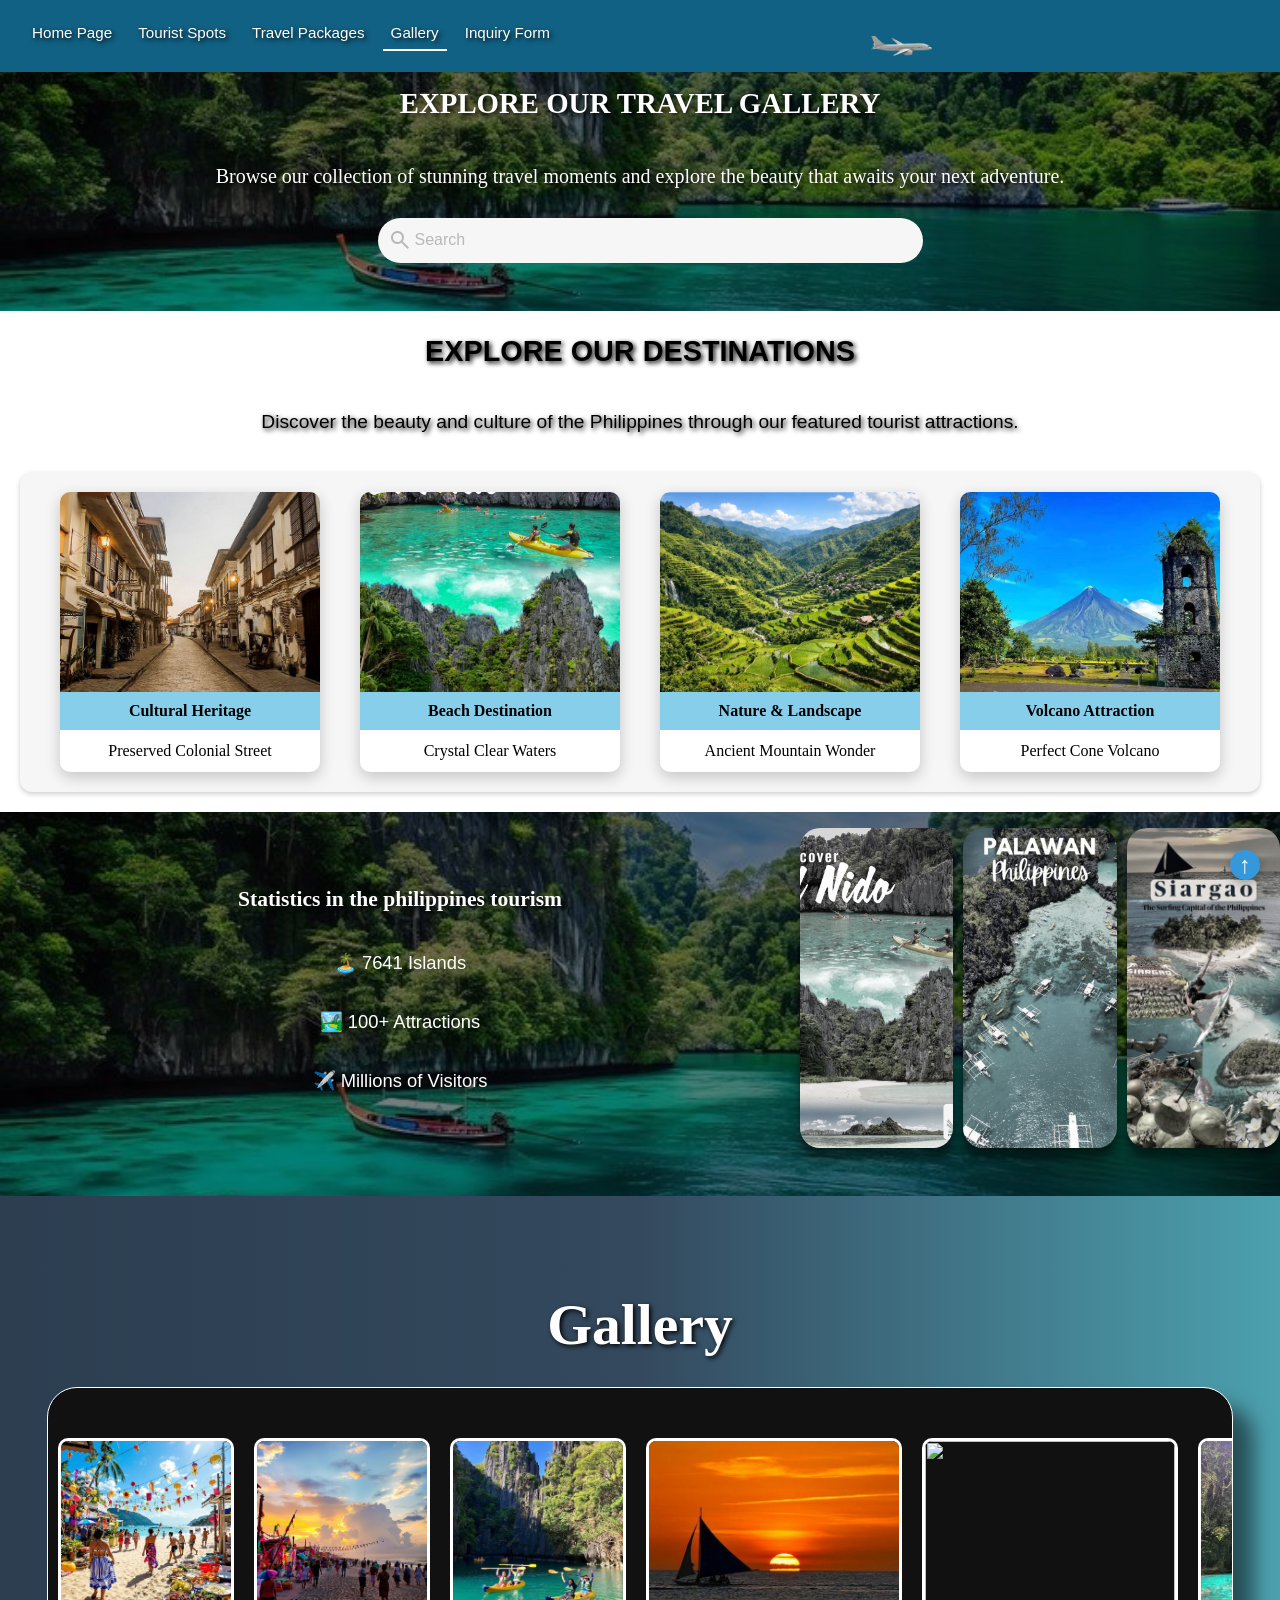
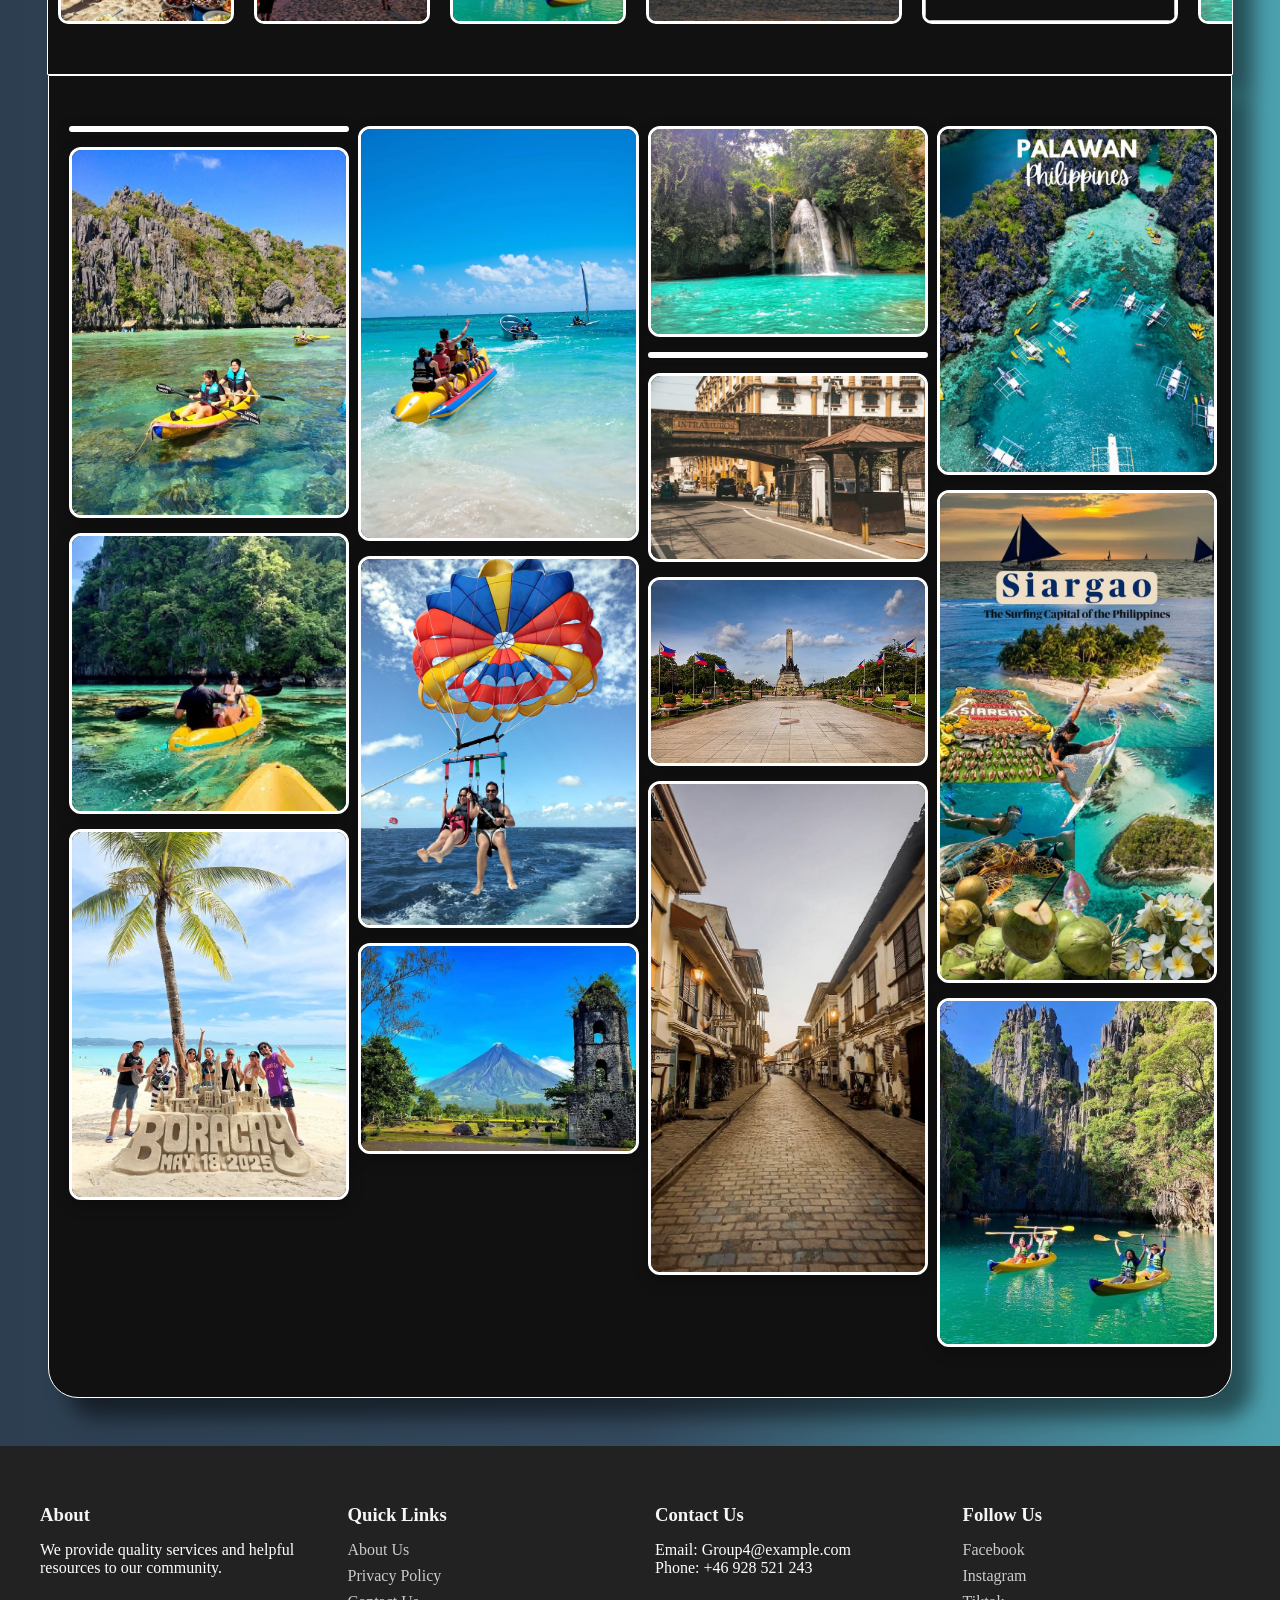
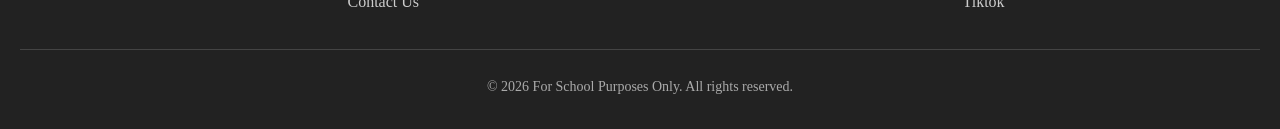
==== gallery.html @ 9e80e832 "Add files via upload" ====
<!DOCTYPE html>
<html lang="en">
<head>
    <meta charset="UTF-8">
    <meta name="viewport" content="width=device-width, initial-scale=1.0">
    <title>Gallery</title>
    <link rel="stylesheet" href="https://fonts.googleapis.com/css2?family=Material+Symbols+Outlined:opsz,wght,FILL,GRAD@24,400,0,0&icon_names=search" />
    <link rel="icon" href="tabImg.jpg">
    <style>
        html {
    scroll-behavior: smooth;
        }
        body{
            margin: 0;
            min-height: 100vh;
            overflow-x: hidden;

        
        }
        .backgroundImg{
            margin: 0px;
                background:
                linear-gradient(rgba(0,0,0,0.5), rgba(0,0,0,0.5)),
                url('backgroundimg.jpg');

            background-size: cover;
            background-position: center;
            background-repeat: no-repeat;
            padding-bottom: 3rem;
        }
        /* ================= HEADER ================= */

        .back-to-top{
            position: fixed;
            bottom: 20px;
            right: 20px;

            width: 30px;
            height: 30px;

            display: flex;
            justify-content: center;
            align-items: center;

            background: #3498db;
            color: white;
            text-decoration: none;
            font-size: 24px;
            font-weight: bold;

            border-radius: 50%;
            box-shadow: 0 4px 10px rgba(0,0,0,.3);

            transition: .3s ease;
            z-index: 999;
        }

        .back-to-top:hover{
            background: #2980b9;
            transform: translateY(-5px);
        }

        header{
            display: flex;
            justify-content: flex-start;
            padding-top: 1.5rem;
            padding-left: 1.5rem;
            background: rgb(17, 97, 132);
            backdrop-filter: blur(5px);
        }
        .navigation{
            width: 100%;
            display: flex;
            justify-content: flex-start;
            animation: fadeup 0.8s ease forwards;
        }
        .airplane{
            width: 16%;
            margin: 0px;
            position: relative;
            animation: airplaneLoop 8s linear infinite ;

        
        }
        
        @keyframes airplaneLoop {
            0% {
                transform: translateX(0) scaleX(1)  ;
            }

            49% {
                transform: translateX(300px) scaleX(1) rotate(-8deg);
            }

            50% {
                transform: translateX(300px) scaleX(-1)rotate(8deg);
            }

            99% {
                transform: translateX(0) scaleX(-1)rotate(-14deg);
            }

            100% {
                transform: translateX(0) scaleX(1)rotate(8deg);
            }
        }
        ol{
            list-style: none;
            margin: 0;
            padding: 0;

            display: flex;
            justify-content: center;
            flex-wrap: wrap;
            gap: 10px;
        }

        li{
            display: inline-block;
        }

        .nav-anchortag{
            text-decoration: none;
            color: white;
            font-family: sans-serif;
            font-size: 0.95rem;
            padding: 8px;
            position: relative;
            transition: 0.4s ease;
            text-shadow: 2px 2px 5px black;
        }

        .nav-anchortag:hover{
            color: #615757;
        }

        .nav-anchortag::after{
            content: "";
            position: absolute;
            width: 100%;
            height: 2px;
            left: 0;
            bottom: -4px;

            background-color: white;

            transform: scaleX(0);
            transform-origin: right;

            transition: transform 0.4s ease;
        }

        .nav-anchortag:hover::after{
            transform: scaleX(1);
            transform-origin: left;
        }
        .gallery{
        border-bottom: 2px solid white;
        }
        /* =========== ANIMATION KEYFRAMES FOR ALL=========== */
        @keyframes fadeup{
            from{
                opacity: 0;
                transform: translateY(40px);
            }
            to{
                opacity: 1;
                transform: translateY(0);
            }
        }

         

        /*====================== ASIDE =======================*/
        aside{
            
            border-radius: 3%;
            color: white;
            display: flex;
            flex-direction: column;
            justify-content: center;
            align-items: center;
            font-size: 1.2rem;

            animation: fadeup 1s ease forwards;
        }
        .aside-explore{
            color: white;
            text-align: center;
            margin-top: 15px;
            margin-bottom: 30px;
            text-shadow: 2px 2px 5px black;
            max-width: 80%;
            font-family:  Cambria, Cochin, Georgia, Times, 'Times New Roman', serif;
        }
        .aside-discover{
            color: white;
            text-align: center;
            font-size: 20px;
            margin-top: 15px;
            margin-bottom: 30px;
            text-shadow: 2px 2px 5px black;
            max-width: 80%;
            font-family:  Cambria, Cochin, Georgia, Times, 'Times New Roman', serif;
        }
        .search{
            width: max-content;
            display: flex;
            align-items: center;
            padding: 2%;
            border-radius: 28px;
            background: #f6f6f6;
            transition: box-shadow 0.25s;
        }
        .search:focus-within{
            box-shadow: 0 0 2px rgba(0,0,0,0.75);
        }
        .search-input{
            font-size: 1rem;
            font-family: 'Lexend', sans-serif;
            color: #333333;
            outline: none;
            border: none;
            background: transparent;
            width: 500px;
            
        }
        .search-input::placeholder,
        .search-icon{
            color: rgba(0,0,0,0.25);
        }
        /*============== SECTION ==============*/
        .section-heading{
            display: flex;
            justify-content: center;
            align-items: center;
            flex-direction: column;
            font-family: sans-serif;
            text-shadow: 2px 2px 5px black;
            font-size: 120%;

            animation: fadeup 0.8s ease forwards;
        }
        
         .section-heading h1{
            max-width: 60%;
            
        }

        .destination-text{
            max-width: 70%;
        }
        
        .img{
            width:100%;
            height:200px;
            object-fit:cover;
            display:block;
        }

        .whole-container{
            display:flex;
            justify-content:center;
            padding:20px;
        }

        .outer-container{
            display:flex;
            flex-wrap:wrap;
            justify-content:space-evenly;
            gap:20px;
            width:100%;
            max-width:1200px;
            padding:20px;
            background:#f6f6f6;
            box-shadow:0 2px 5px rgba(0,0,0,.2);
            border-radius:12px;

            
        }

        .inner-container{
            flex:1 1 250px;
            max-width:260px;
            min-width:220px;
            background:#fff;
            border-radius:10px;
            overflow:hidden;
            box-shadow:0 5px 15px rgba(0,0,0,.2);
            transition:transform .3s ease;

            animation: fadeup 0.8s ease forwards;
        }
        .text-category{
            text-align:center;
            margin:0;
            font-weight:bold;
        }
        .color-text{
            background:skyblue;
            padding:10px;
        }
        .text-description{
            text-align:center;
            padding:12px;
            margin:0;
        }
        /*============== ARTICLE ==============*/
        .article-text{
            
            font-family:  Georgia, 'Times New Roman', Times, serif;
            text-shadow: 2px 2px 5px black;
            color: white;
            display: flex;
            align-items: center;
            justify-content: center;
             
        }
        .statistics-container{
            font-size: 115%;
            font-family: 'Franklin Gothic Medium', 'Arial Narrow', Arial, sans-serif;
            color: white; 
            width: 50rem;
            
            display: flex;
            flex-direction: column;
            justify-content: center;
            align-items: center;


            animation: fadeup 0.8s ease forwards;
        }
        .backgroundImg-article{
             background: linear-gradient(rgba(0,0,0,.5), rgba(0,0,0,.5)),
                url('backgroundimg.jpg');
            background-size: cover;
            background-position: center;
            background-repeat: no-repeat;
            padding-top: 1rem;
            padding-bottom: 3rem;
        }
        
        .container-header{
            display: flex;
            justify-content: space-between;
            align-items: center;
        }
        .container-img{
            display: flex;
            width: 30rem;
            height: 20rem;
            gap: 10px;
            animation: fadeup 0.8s ease forwards;
        }
        .card{
            flex: 1;
            background-size: cover;
            background-position: center;
            border-radius: 20px;
            cursor: pointer;
            filter: grayscale(80%);
            background-color: black;
            box-shadow: 0 10px 10px rgba(0, 0, 0, 0.50);
            transition: flex 0.6s cubic-bezier(0.25, 1, 0.5, 1);
            
        }

        .gallery-title{
            text-align:center;
            color:white;
            font-family:serif;
            margin-bottom:30px;
            font-size: 300%;
            text-shadow: 2px 2px 5px black;
        }
        .img1{
            background-image: url(elnido.jpg);
        }
        .img2{
            background-image: url(Palawan.jpg);
        }
        .img3{
            background-image: url(Siargao.jpg);
        }
        .card:hover{
            flex: 2;
            filter: grayscale(0%);
        }
        /*================ ASIDE =================*/
        .background-color{
                background: linear-gradient(
        to right,
        #2c3e50,
        #34495e,
        #4ca1af
        );

        padding: 3rem;
        }

        .film-gallery{
            width:100%;
            overflow:hidden;
            padding:50px 0;
            background:#111;
            border-top-left-radius: 30px;
            border-top-right-radius: 30px;
            border: 1px solid white;
            box-shadow: 20px 20px 20px rgba(0, 0, 0, 0.50);
        }

        .slider{
            width:100%;
            overflow:hidden;
            animation: fadeup 0.8s ease forwards;
        }

        .slide-track{
            display:flex;
            width:calc(250px * 10);
            animation: scroll 25s linear infinite;
        }

        .slide-track img{
            width:250px;
            height:180px;
            object-fit:cover;
            margin:0 10px;
            border-radius:10px;
            border: 3px solid white;
        }

        /* Infinite Loop */
        @keyframes scroll{

            from{
                transform:translateX(0);
            }

            to{
                transform:translateX(calc(-260px * 5));
            }

        }
        /* ================ MASONRY =================*/

        .masonry-section{
            padding:50px 20px;
            background:#111;
            border-bottom-left-radius:30px;
            border-bottom-right-radius: 30px;
            border: 1px solid white;
            box-shadow: 20px 20px 20px rgba(0, 0, 0, 0.50);
        }

        .masonry-gallery{
            column-count:4;
            column-gap:15px;
            
        }

        .masonry-gallery img{
            width:100%;
            margin-bottom:15px;
            border-radius:12px;
            display:block;
            cursor:pointer;
            box-shadow:0 5px 15px rgba(0,0,0,.3);
            border: 3px solid white;

            animation: fadeup 0.8s ease forwards;
        }

        .masonry-gallery img:hover{
            transform:scale(1.03);
            filter:brightness(1.1);
        }

 
        /* ================= FOOTER =================*/

        .footer {
        background: #222;
        color: #fff;
        padding: 40px 20px 20px;
        }

        .footer-container {
        display: grid;
        grid-template-columns: repeat(auto-fit, minmax(220px, 1fr));
        gap: 30px;
        max-width: 1200px;
        margin: auto;

        animation: fadeup 1s ease forwards;
        }

        .footer-section h3 {
        margin-bottom: 15px;
        color: #f5f5f5;
        }

        .footer-section p,
        .footer-section ul {
        margin: 0;
        padding: 0;
        list-style: none;
        }

        .footer-section ul li {
        margin-bottom: 8px;
        }

        .footer-anchortag{
        color: #ccc;
        text-decoration: none;
        }

        .footer-section a:hover {
        color: #fff;
        }
        .column-footer{
            display: flex;
            flex-direction: column;
        }
        .social-links {
        display: flex;
        flex-direction: column;
        gap: 8px;
        }

        .footer-bottom {
        text-align: center;
        border-top: 1px solid #444;
        margin-top: 30px;
        padding-top: 15px;
        font-size: 14px;
        color: #aaa;

        animation: fadeup 1s ease forwards;
        }

        
        /*============= MEDIA QUERY ============*/
        @media (max-width:768px){
          header{
        padding-bottom: 1rem;
        }

        .masonry-gallery{
                column-count:2;
            }

        .outer-container{
            justify-content:center;
        }

        .inner-container{
            width:100%;
            max-width:320px;
        }

        .search-input{
            width:220px;
        }

        .container-header{
            flex-direction:column;
            gap:20px;
        }

        .container-img{
            width:100%;
            max-width:400px;
        }

        .statistics-container{
            width:90%;
            text-align:center;
        }
        }

        /* Tablet */
        @media (max-width:992px){
            .search-input{
                width: 300px;
            }
            .masonry-gallery{
                column-count:3;
            }
            .airplane{
                display: none;
            }
            .navigation{
            display: flex;
            justify-content: center;

            }
             
        }
 
        /* Small phones */
        @media (max-width:480px){
            .masonry-gallery{
                column-count:1;
            }
        }
    </style>
</head>
<body>
<div class="backgroundImg"> 
    <header> 
        <nav class="navigation">
           <ol>
                <li><a href="index.html" class="homePage nav-anchortag">Home Page</a> </li>
                <li><a href="touristSpots.html" class="touristSpot nav-anchortag">Tourist Spots</a></li>
                <li><a href="travelpackages.html" class="travelPackage nav-anchortag">Travel Packages</a></li>
                <li><a href="gallery.html" class="gallery nav-anchortag">Gallery</a></li>
                <li><a href="inquiryform.html" class="inquiryForm nav-anchortag">Inquiry Form</a></li>
           </ol>
        </nav>
            <div class="airplane-content">
            <img class="airplane" src="airPlane.png" alt="airplane">
        </div>            
    </header>

    <a href="#top" class="back-to-top">↑</a>

     <aside>
        <h1 class="aside-explore">EXPLORE OUR TRAVEL GALLERY</h1>
        <p class="aside-discover">Browse our collection of stunning travel moments and explore the beauty that awaits your next adventure.</p>
        <div class="aside-search-bar">
            <form>
                <div class="search">
                    <span class="search-icon material-symbols-outlined">search</span>
                    <input class="search-input" type="search" placeholder="Search">
                </div>
            </form>
        </div>
    </aside>
</div>

    <section>
        <div class="section-heading">
            <h1>EXPLORE OUR DESTINATIONS</h1>
            <p class="destination-text">Discover the beauty and culture of the Philippines through our featured tourist attractions.</p>
        </div>

<div class="whole-container">
    <div class="outer-container">

        <div class="inner-container">
            <img class="img" src="Vigan.jpg" alt="Vigan img">
            <div class="color-text">
                <p class="text-category">Cultural Heritage</p>
            </div>
            <p class="text-description">Preserved Colonial Street</p>
        </div>

        <div class="inner-container">
            <img class="img" src="elnido.jpg" alt="El Nido img">
            <div class="color-text">
                <p class="text-category">Beach Destination</p>
            </div>
            <p class="text-description">Crystal Clear Waters</p>
        </div>

        <div class="inner-container">
            <img class="img" src="Best Time to Visit Philippines_ Weather, Seasons & Travel Tips.jpg" alt="Banaue Rice Terraces img">
            <div class="color-text">
                <p class="text-category">Nature & Landscape</p>
            </div>
            <p class="text-description">Ancient Mountain Wonder</p>
        </div>

        <div class="inner-container">
            <img class="img" src="mayonvolcano.jpg" alt="Mayon Volcano">
            <div class="color-text">
                <p class="text-category">Volcano Attraction</p>
            </div>
            <p class="text-description">Perfect Cone Volcano</p>
        </div>

    </div>
</div>

    </section>
    
<div class="backgroundImg-article"> 
    <article>
         

        <section class="container-header"> 
            <div class="statistics-container">
                <h1 class="article-text">Statistics in the philippines tourism</h1>
                <p>🏝️ 7641 Islands</p>
                <p>🏞️ 100+ Attractions</p>
                <p>✈️ Millions of Visitors</p>
            </div>
            
            <div class="container-img">
                <div class="card img1"></div>
                <div class="card img2"></div>
                <div class="card img3"></div>
            </div>
        </section>

    </article>
</div>

<div class="background-color">

    
<aside>
        <h1 class="gallery-title">Gallery</h1>
         
    <div class="film-gallery" > 
        <div class="slider">
            <div class="slide-track">
                
                <img src="Discover the Perfect Time for Filipino Adventures!.jpg" alt="">
                <img src="Discover Your Perfect Filipino Adventure! 🌺.jpg" alt="">
                <img src="download (48).jpg" alt="">
                <img src="Sunset at Boracay island in the Philippines.jpg" alt="">
                <img src="Wer hat Bock auf 2 Wochen Gruppenreise durch die Philippinen 😎🫱🏼_🫲🏽__Insel-Hopping, Schnorcheln, Wandern, Kultur & das alles mit Gleichgesinnten die genauso viel Bock auf ein Abenteuer haben wie du 🙌🏼__Bist d.jpg" alt="">

                
                <img src="KawasanFalls.jpg" alt="">
                <img src="palawan.jpg" alt="">
                <img src="mayonvolcano.jpg" alt="">
                <img src="LunetaPark.jpg" alt="">
                <img src="Intramuros.jpg" alt="">

            </div>
        </div>
    </div>


    <div class="masonry-section" >
         

        <div class="masonry-gallery">

            <img src="elnido1.jpg" alt="">
            <img src="elnido2.jpg" alt="">
            <img src="elnido3.jpg" alt="">

            <img src="boracay1.jpg" alt="">
            <img src="boracay2.jpg" alt="">
            <img src="boracay3.jpg" alt="">

            <img src="mayonvolcano.jpg" alt="">
            <img src="KawasanFalls.jpg" alt="">
            <img src="palawan.jpg" alt="">

            <img src="Intramuros.jpg" alt="">
            <img src="LunetaPark.jpg" alt="">
            <img src="Vigan.jpg" alt="">

            <img src="Palawan.jpg" alt="">
            <img src="Siargao.jpg" alt="">
            <img src="download (48).jpg" alt="">

        </div>
    </div>

</div>
</aside>

</div>

<footer class="footer">
  <div class="footer-container">
    
    <div class="footer-section">
      <h3>About</h3>
      <p>
        We provide quality services and helpful resources to our community.
      </p>
    </div>

    <div class="footer-section ">
      <h3>Quick Links</h3>
            <ul> 
                <div class="column-footer"> 
                    <li><a class="footer-anchortag" href="/about">About Us</a></li>
                    <li><a class="footer-anchortag" href="/privacy-policy">Privacy Policy</a></li>
                    <li><a class="footer-anchortag" href="/contact">Contact Us</a></li>
                </div>
            </ul>
         
    </div>

    <div class="footer-section">
      <h3>Contact Us</h3>
      <p>Email: Group4@example.com</p>
      <p>Phone: +46 928 521 243</p>
    </div>

    <div class="footer-section">
            <h3>Follow Us</h3>
        <div class="social-links">
            <a class="footer-anchortag" href="https://www.facebook.com/ramil.sumang.50" target="_blank">Facebook</a>
            <a class="footer-anchortag" href="https://www.instagram.com/def.rams/?hl=en" target="_blank">Instagram</a>
            <a class="footer-anchortag" href="https://www.tiktok.com/@ryomeeennnnnnn" target="_blank">Tiktok</a>
        </div>
    </div>

  </div>

    <div class="footer-bottom">
            <p>&copy; 2026 For School Purposes Only. All rights reserved.</p>
    </div>
</footer>

</body>
</html>
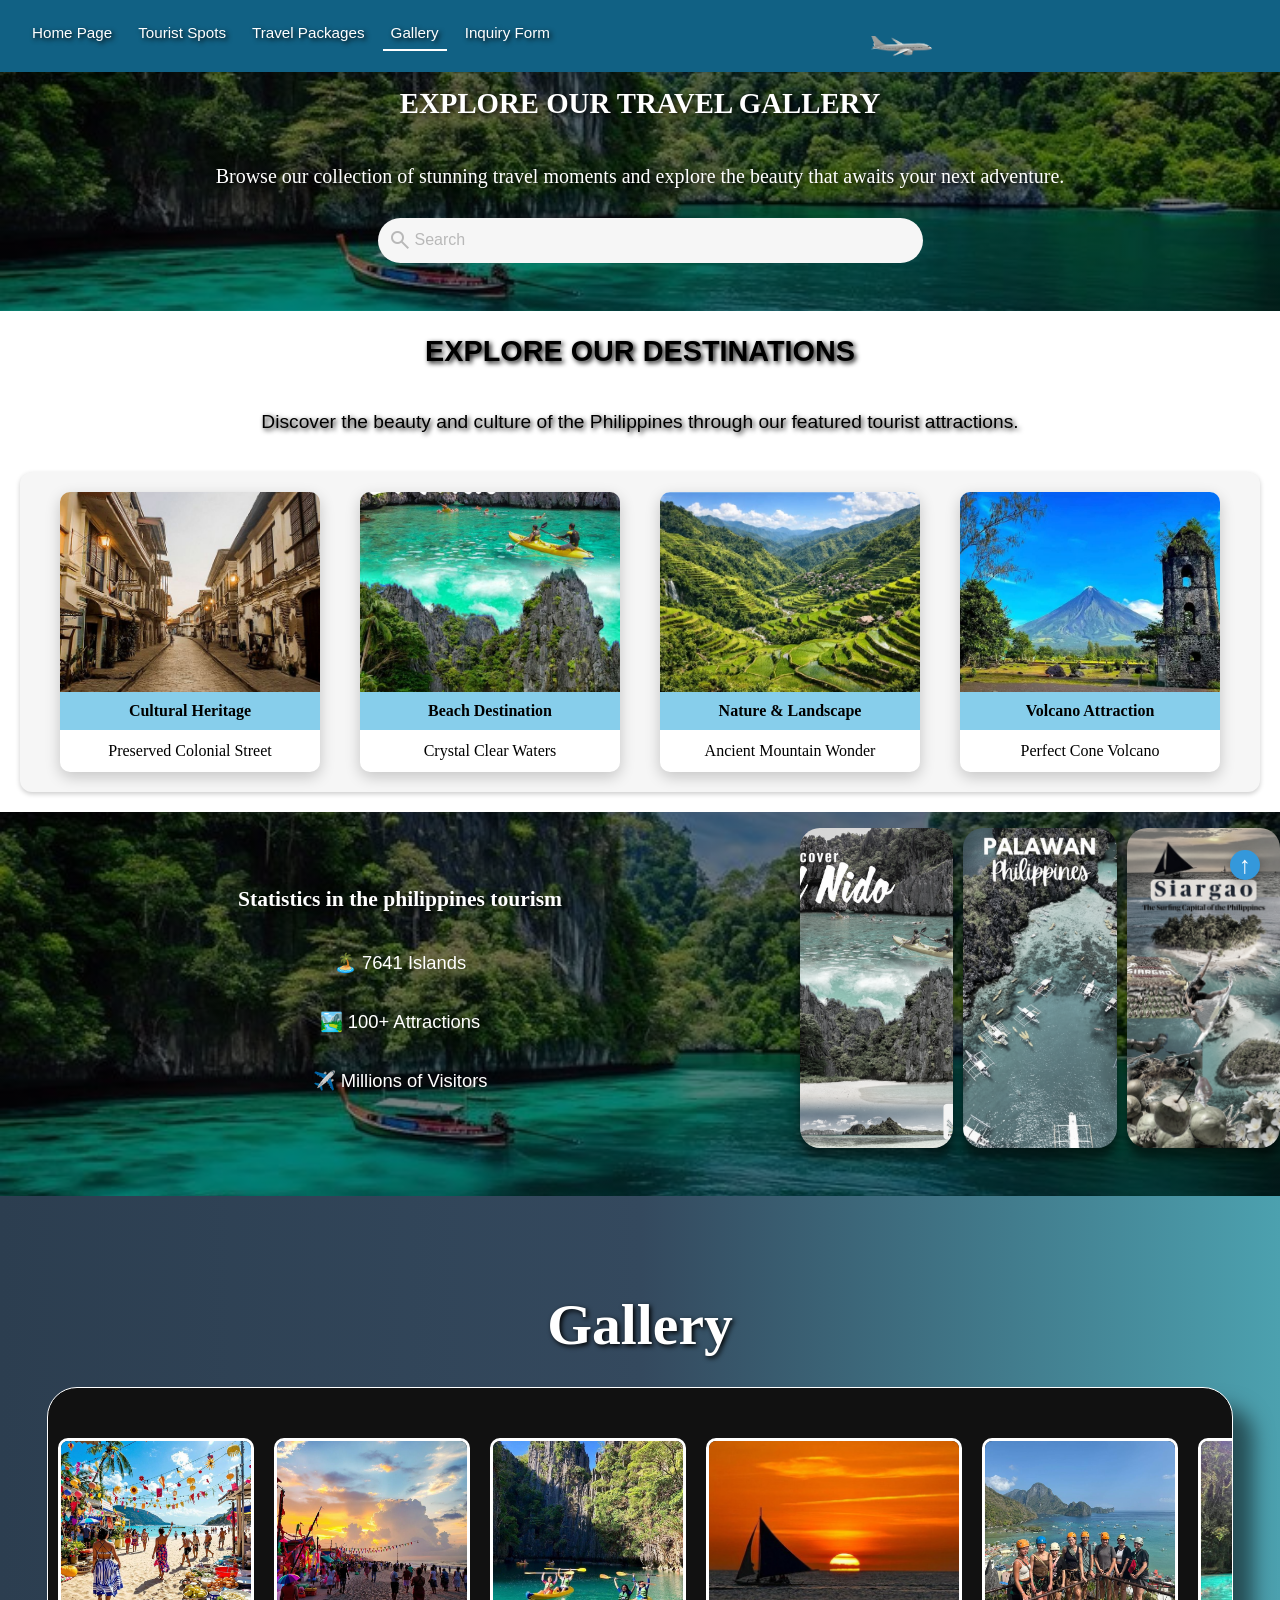
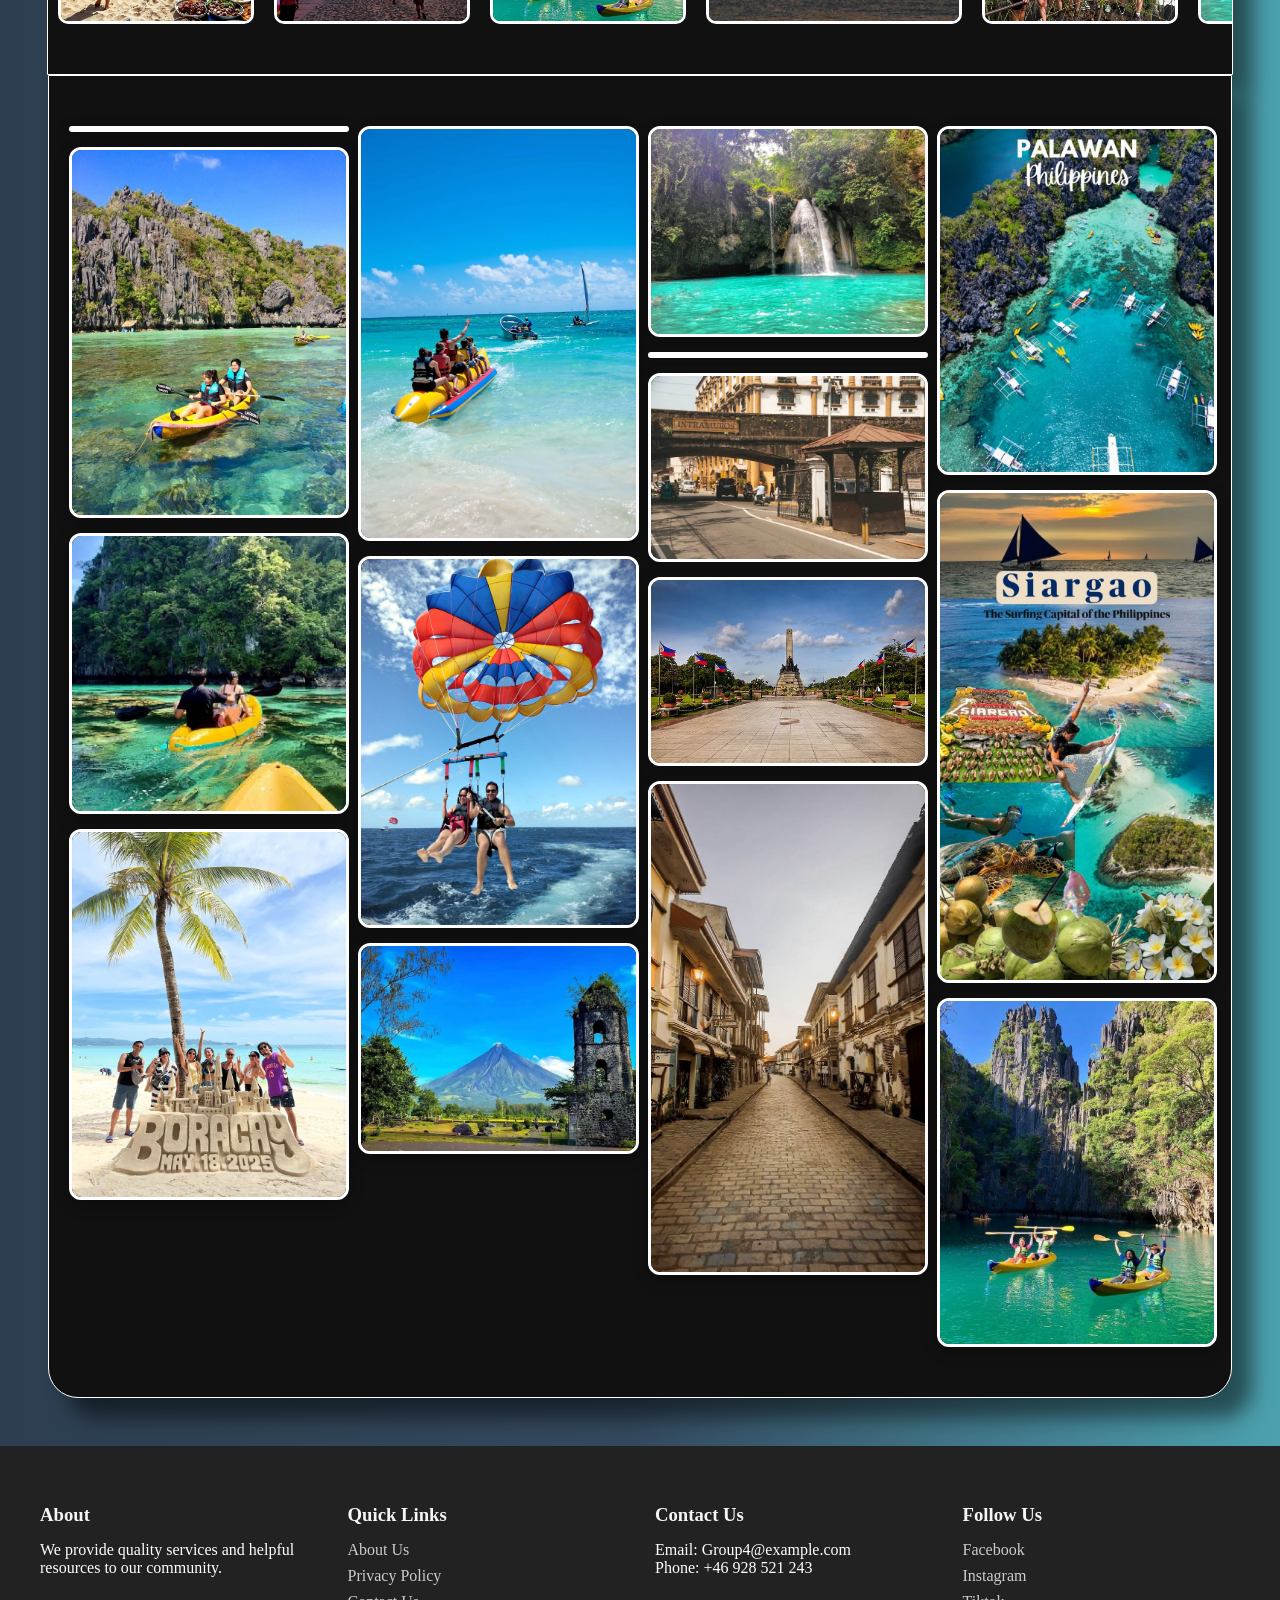
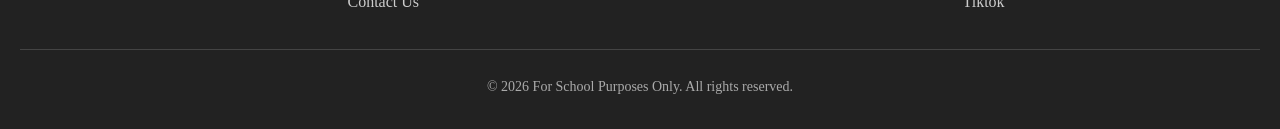
==== commit e74c07ce: "Update gallery.html" ====
--- a/gallery.html
+++ b/gallery.html
@@ -722,7 +722,7 @@
                 <img src="Discover Your Perfect Filipino Adventure! 🌺.jpg" alt="">
                 <img src="download (48).jpg" alt="">
                 <img src="Sunset at Boracay island in the Philippines.jpg" alt="">
-                <img src="Wer hat Bock auf 2 Wochen Gruppenreise durch die Philippinen 😎🫱🏼_🫲🏽__Insel-Hopping, Schnorcheln, Wandern, Kultur & das alles mit Gleichgesinnten die genauso viel Bock auf ein Abenteuer haben wie du 🙌🏼__Bist d.jpg" alt="">
+                <img src="WERHAT~1.JPG" alt="">
 
                 
                 <img src="KawasanFalls.jpg" alt="">
@@ -814,4 +814,4 @@
 </footer>
 
 </body>
-</html>+</html>
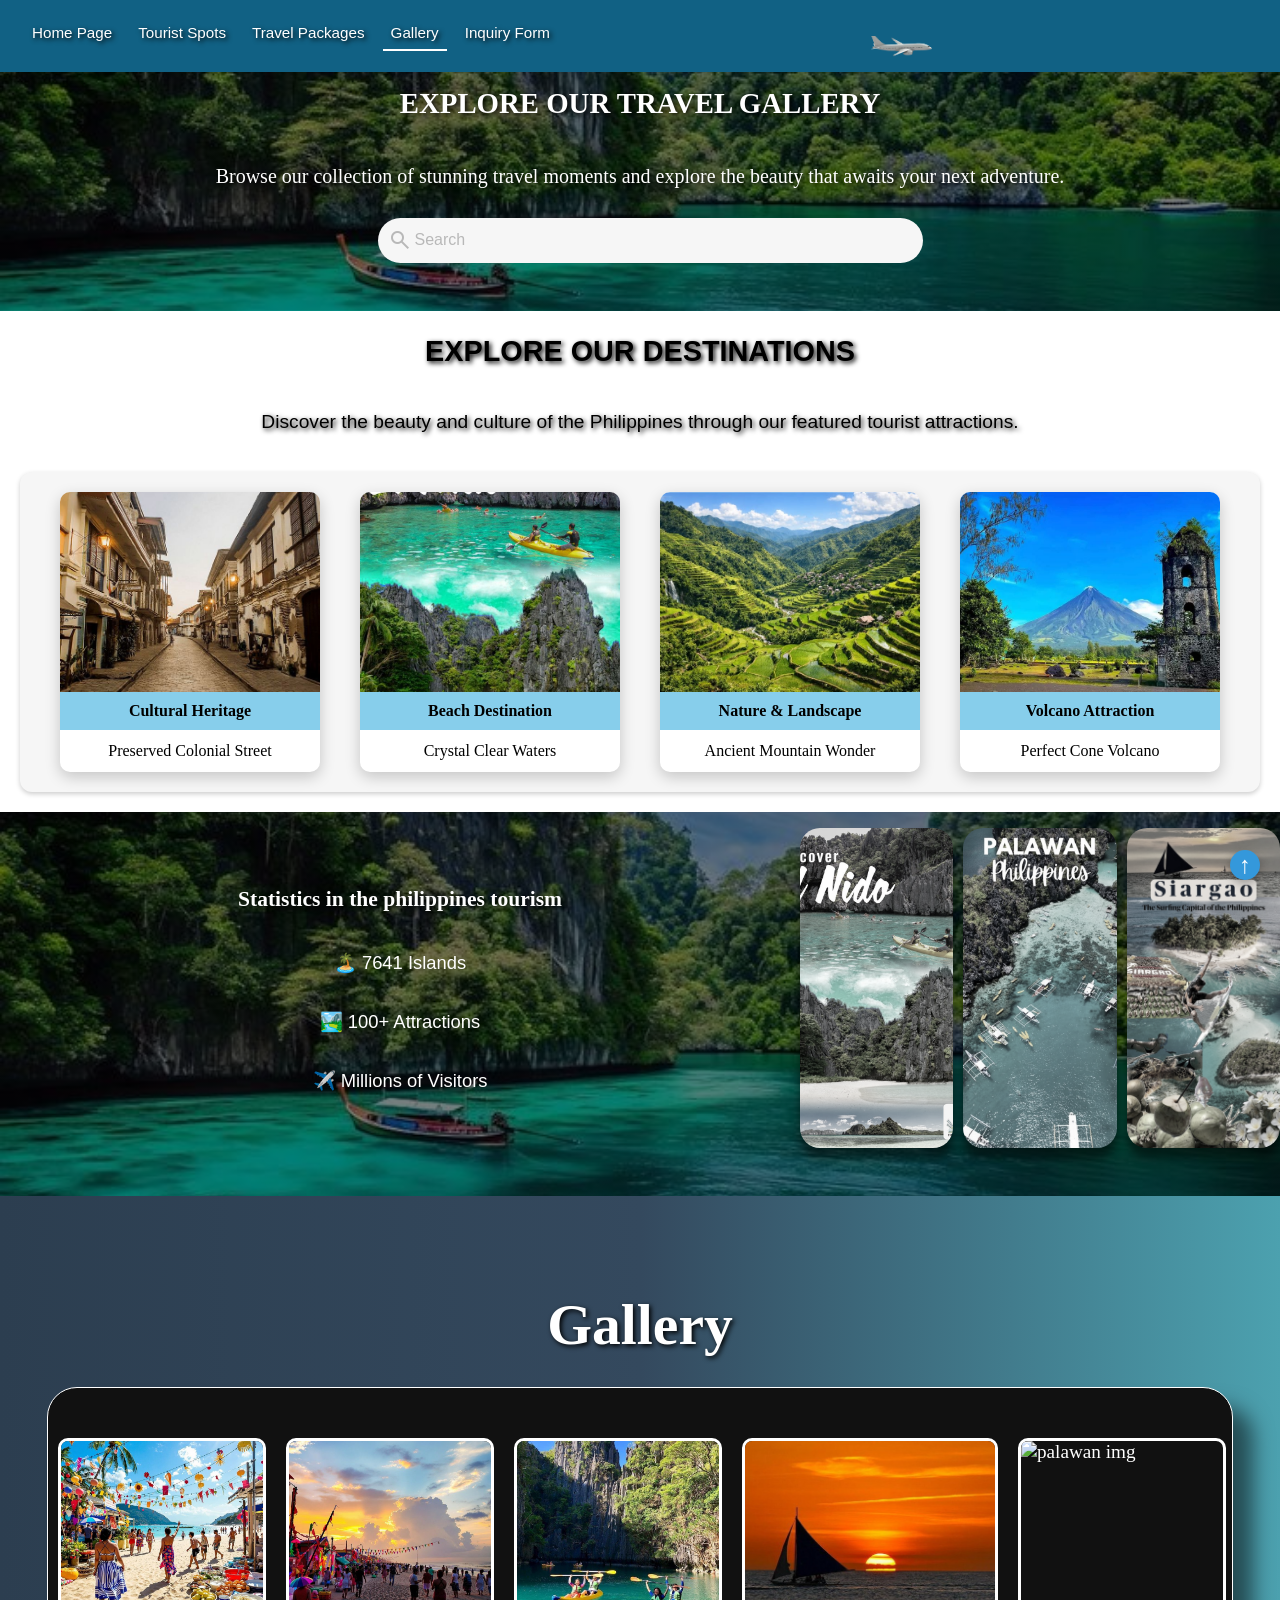
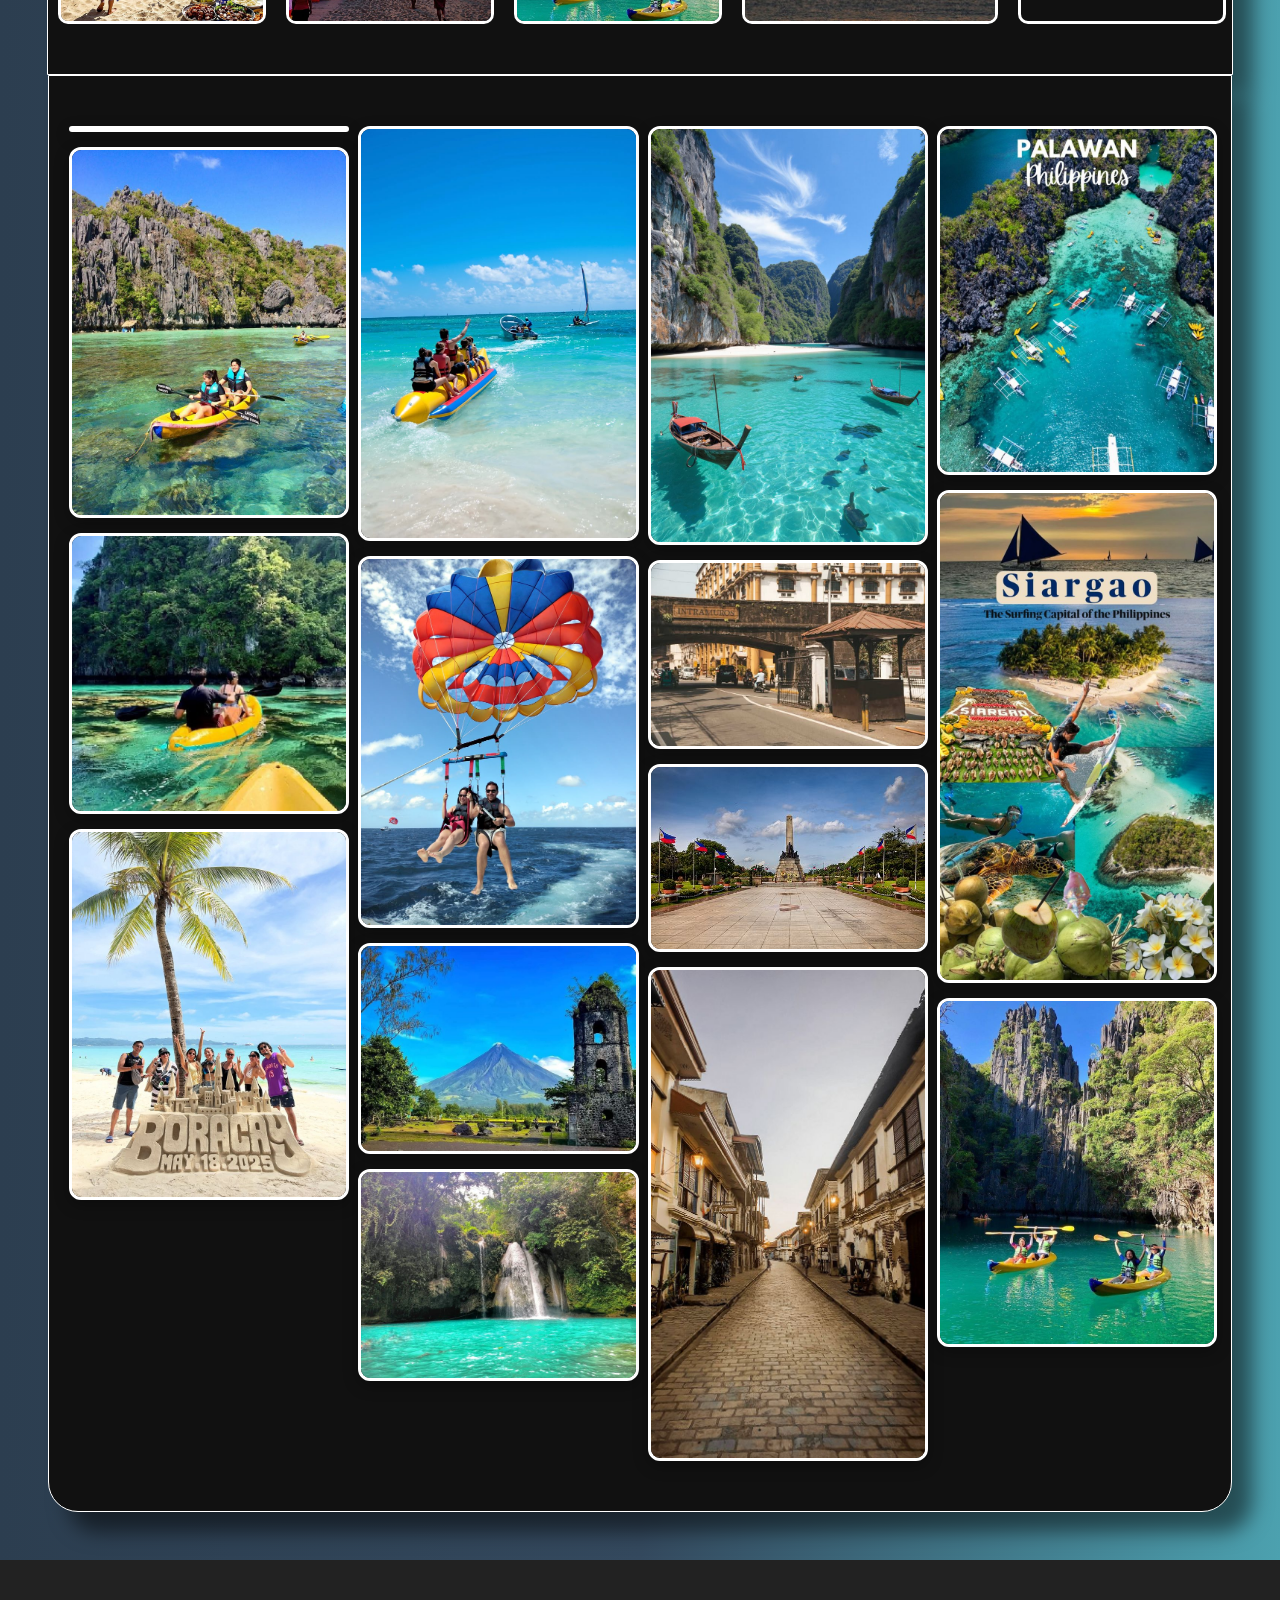
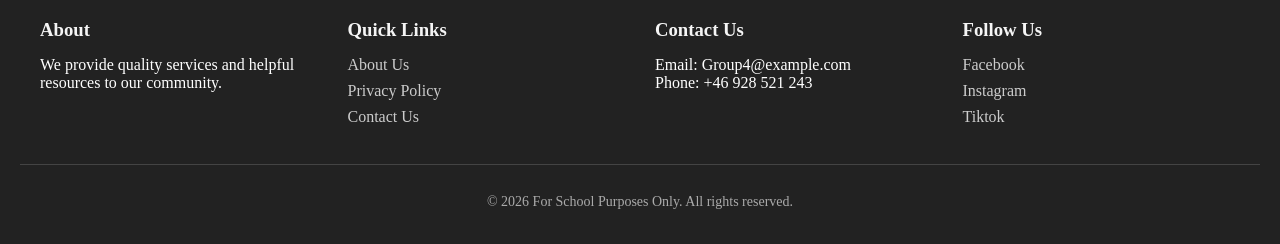
==== commit 54d00768: "Update gallery.html" ====
--- a/gallery.html
+++ b/gallery.html
@@ -722,7 +722,7 @@
                 <img src="Discover Your Perfect Filipino Adventure! 🌺.jpg" alt="">
                 <img src="download (48).jpg" alt="">
                 <img src="Sunset at Boracay island in the Philippines.jpg" alt="">
-                <img src="WERHAT~1.JPG" alt="">
+                <img src="Palawan" alt="palawan img">
 
                 
                 <img src="KawasanFalls.jpg" alt="">
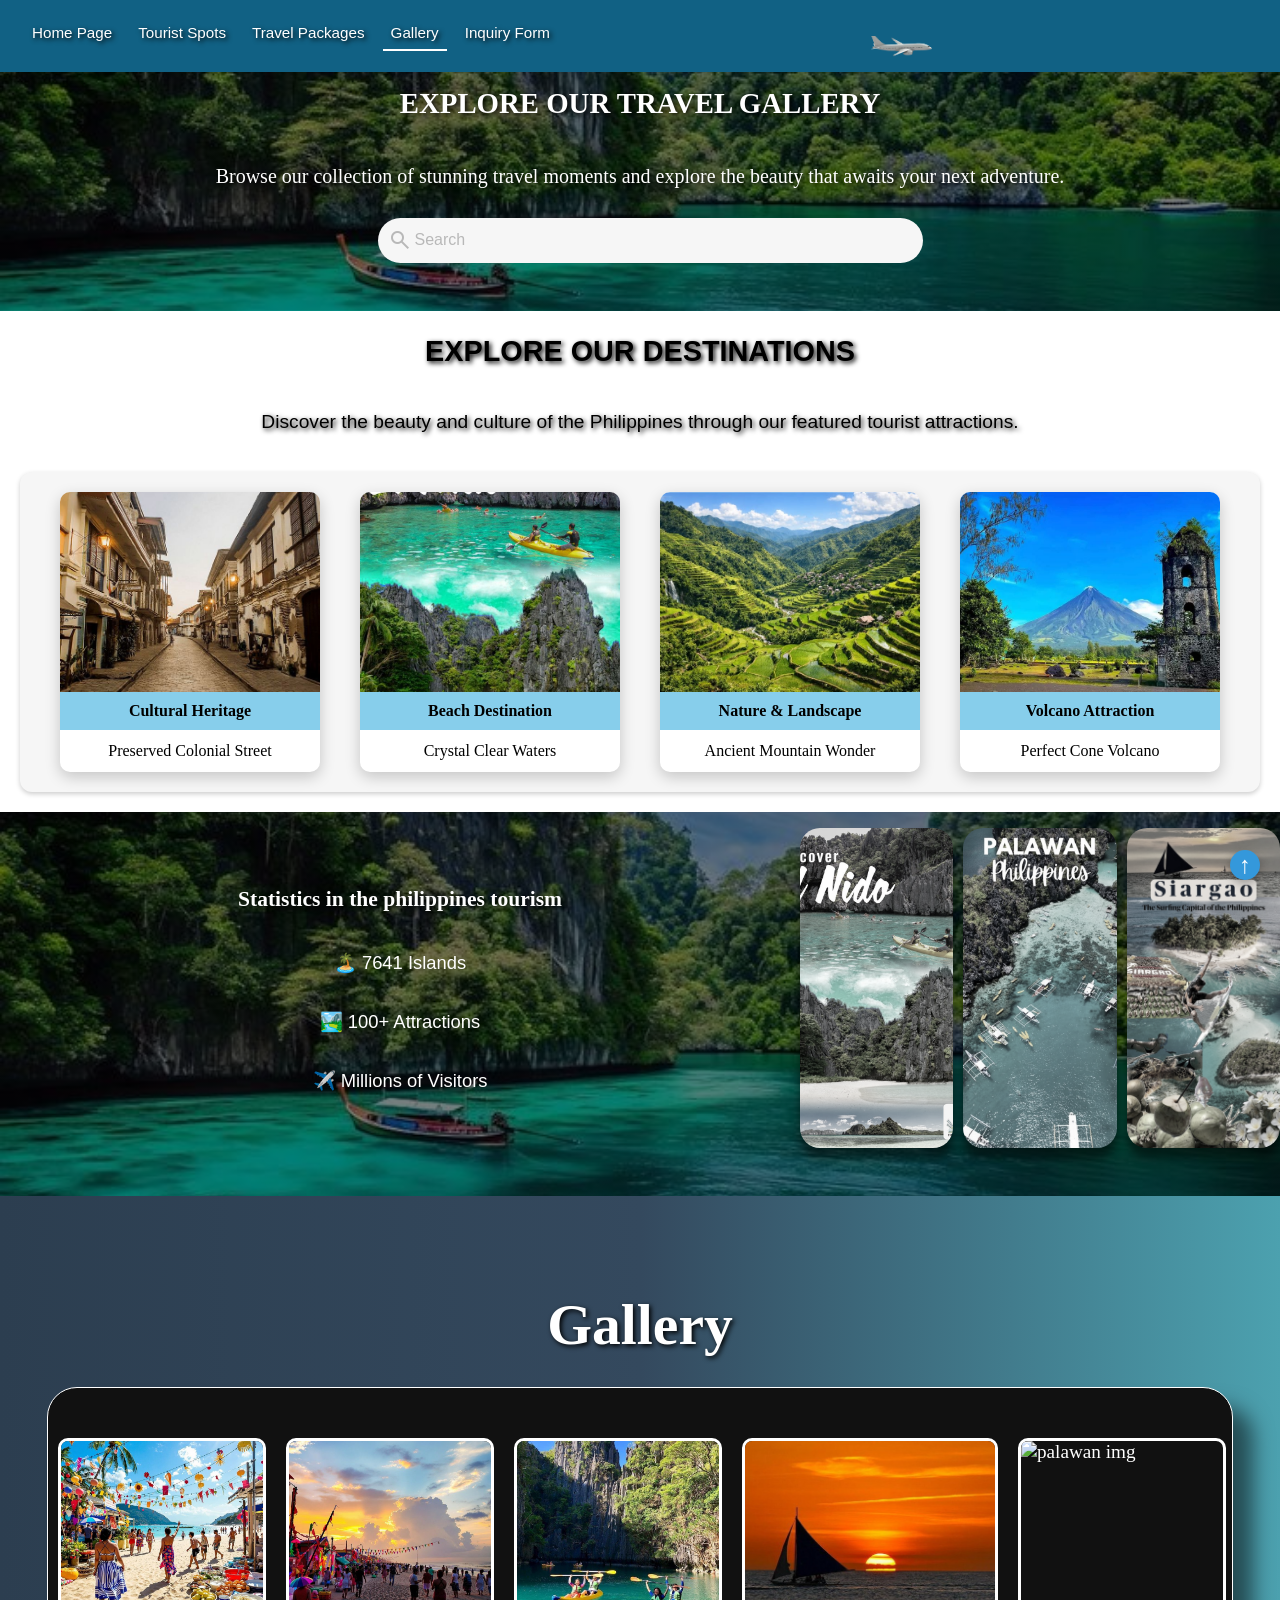
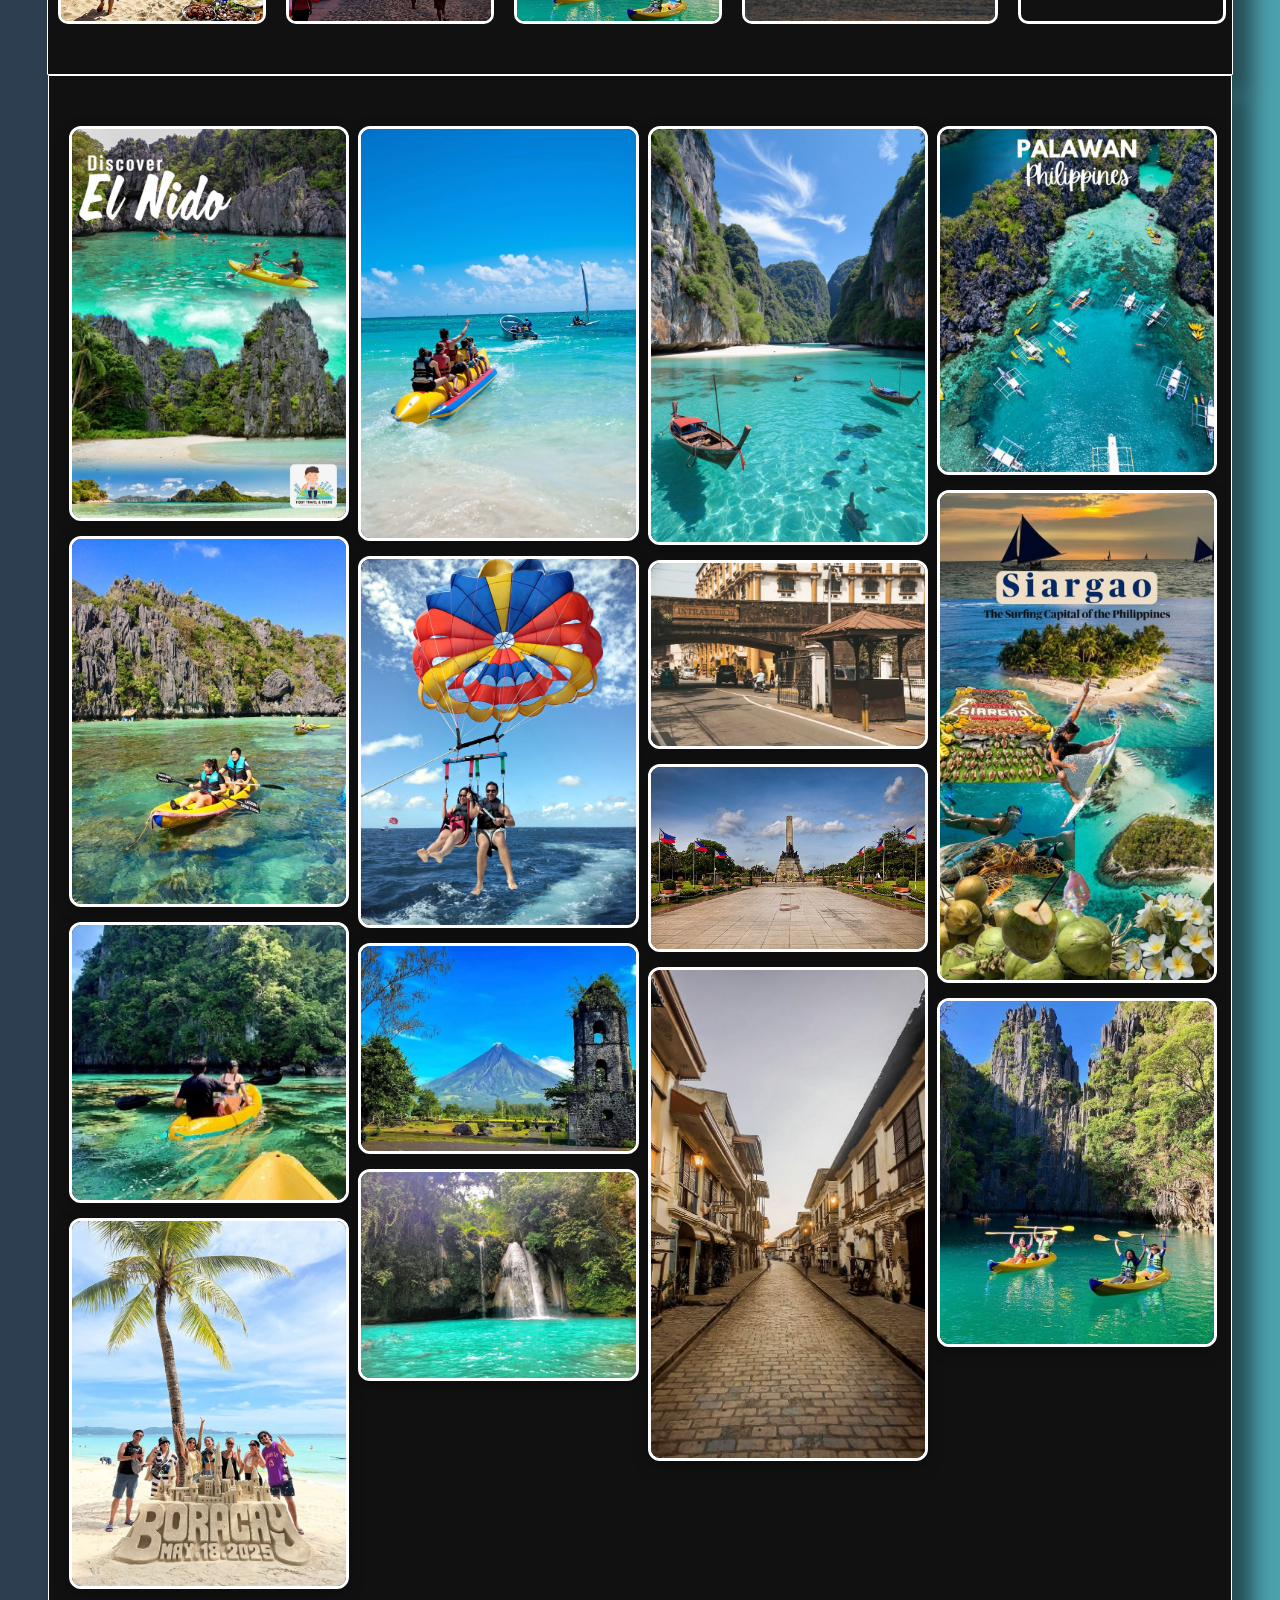
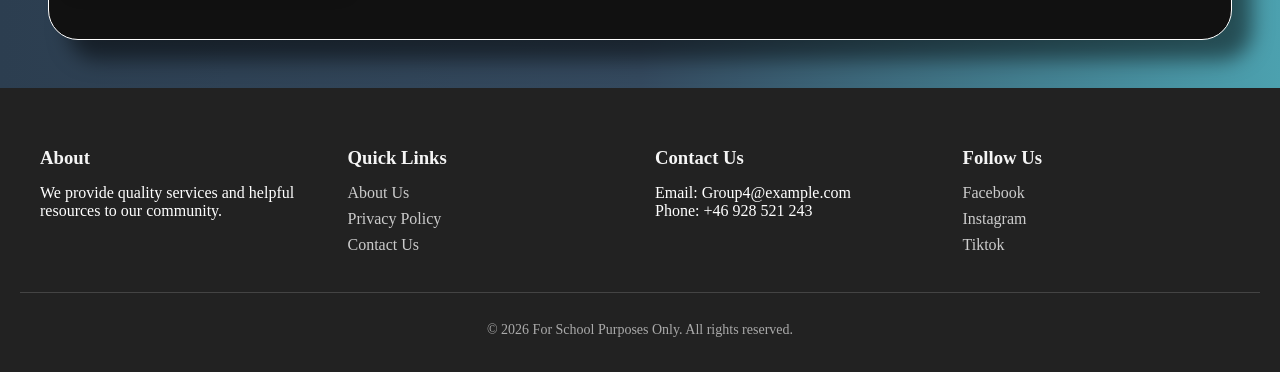
==== commit a2b60e0a: "Update gallery.html" ====
--- a/gallery.html
+++ b/gallery.html
@@ -741,7 +741,7 @@
 
         <div class="masonry-gallery">
 
-            <img src="elnido1.jpg" alt="">
+            <img src="elnido.jpg" alt="">
             <img src="elnido2.jpg" alt="">
             <img src="elnido3.jpg" alt="">
 
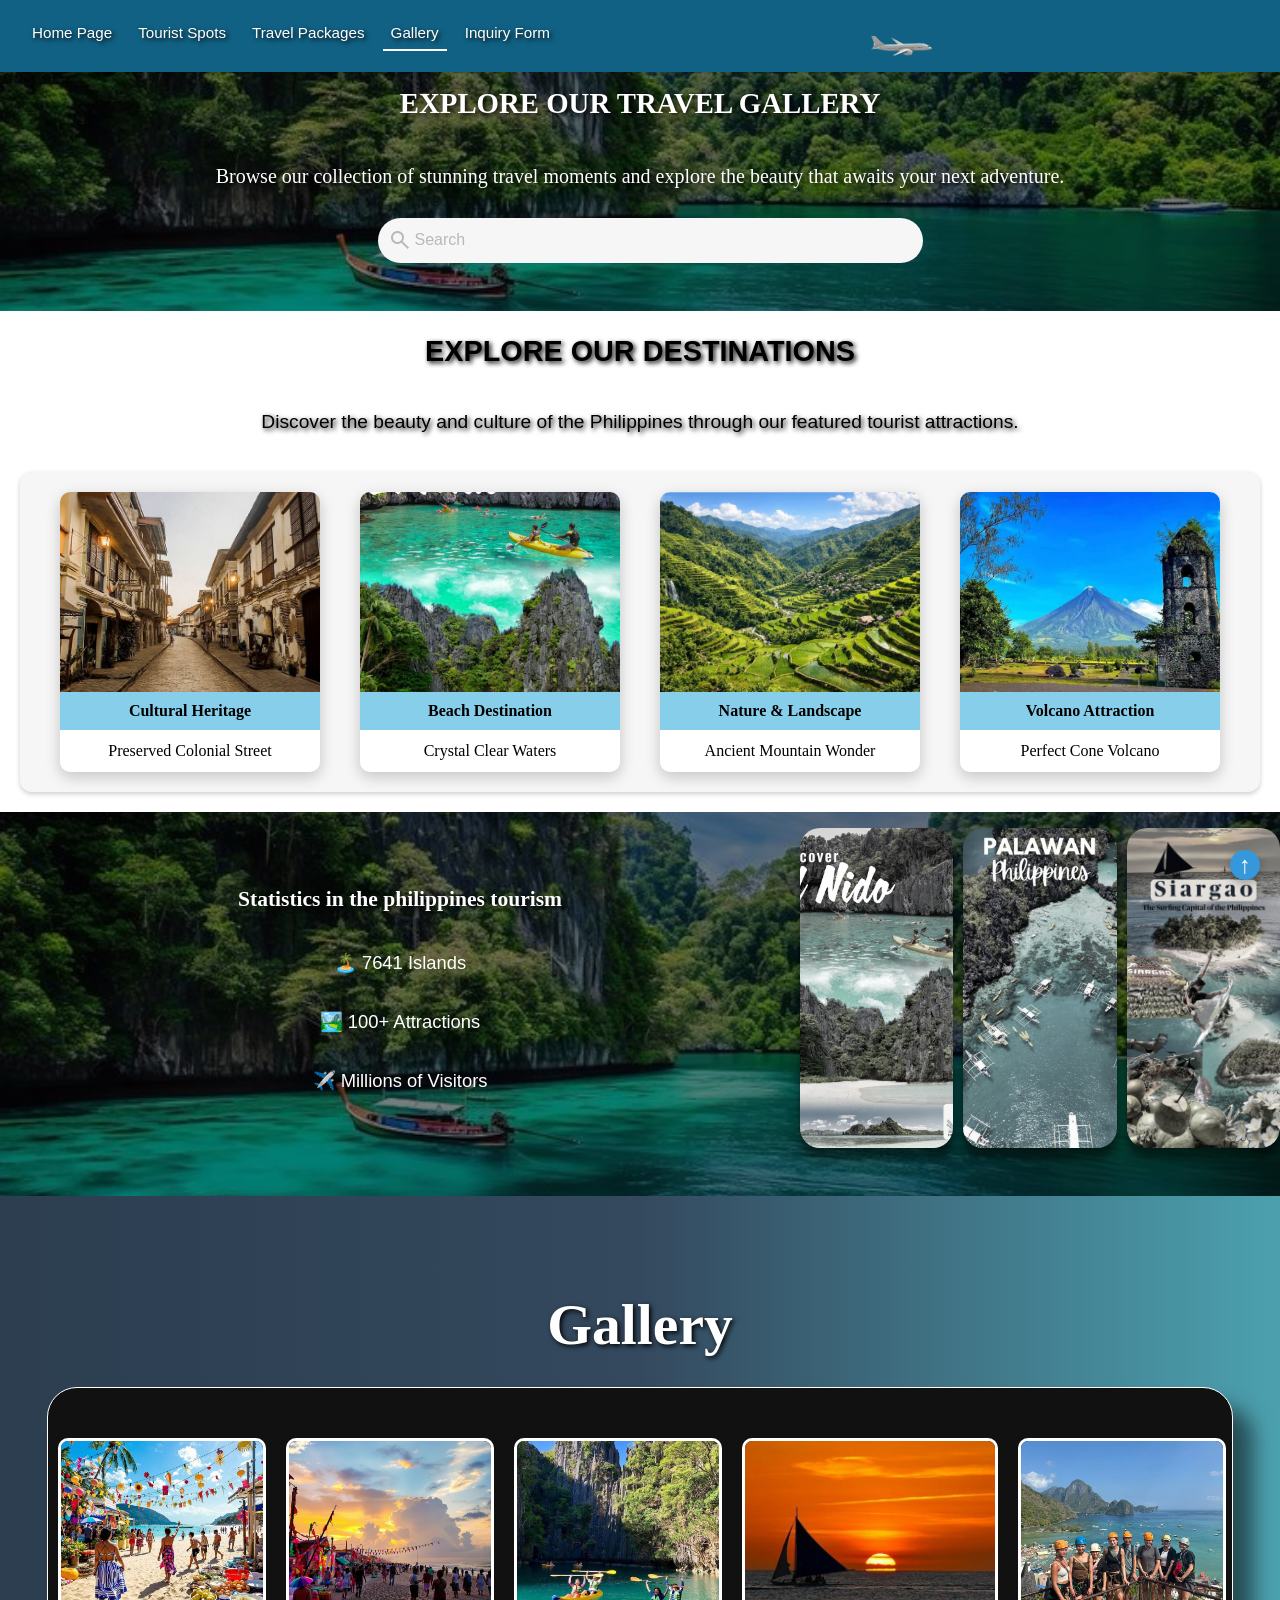
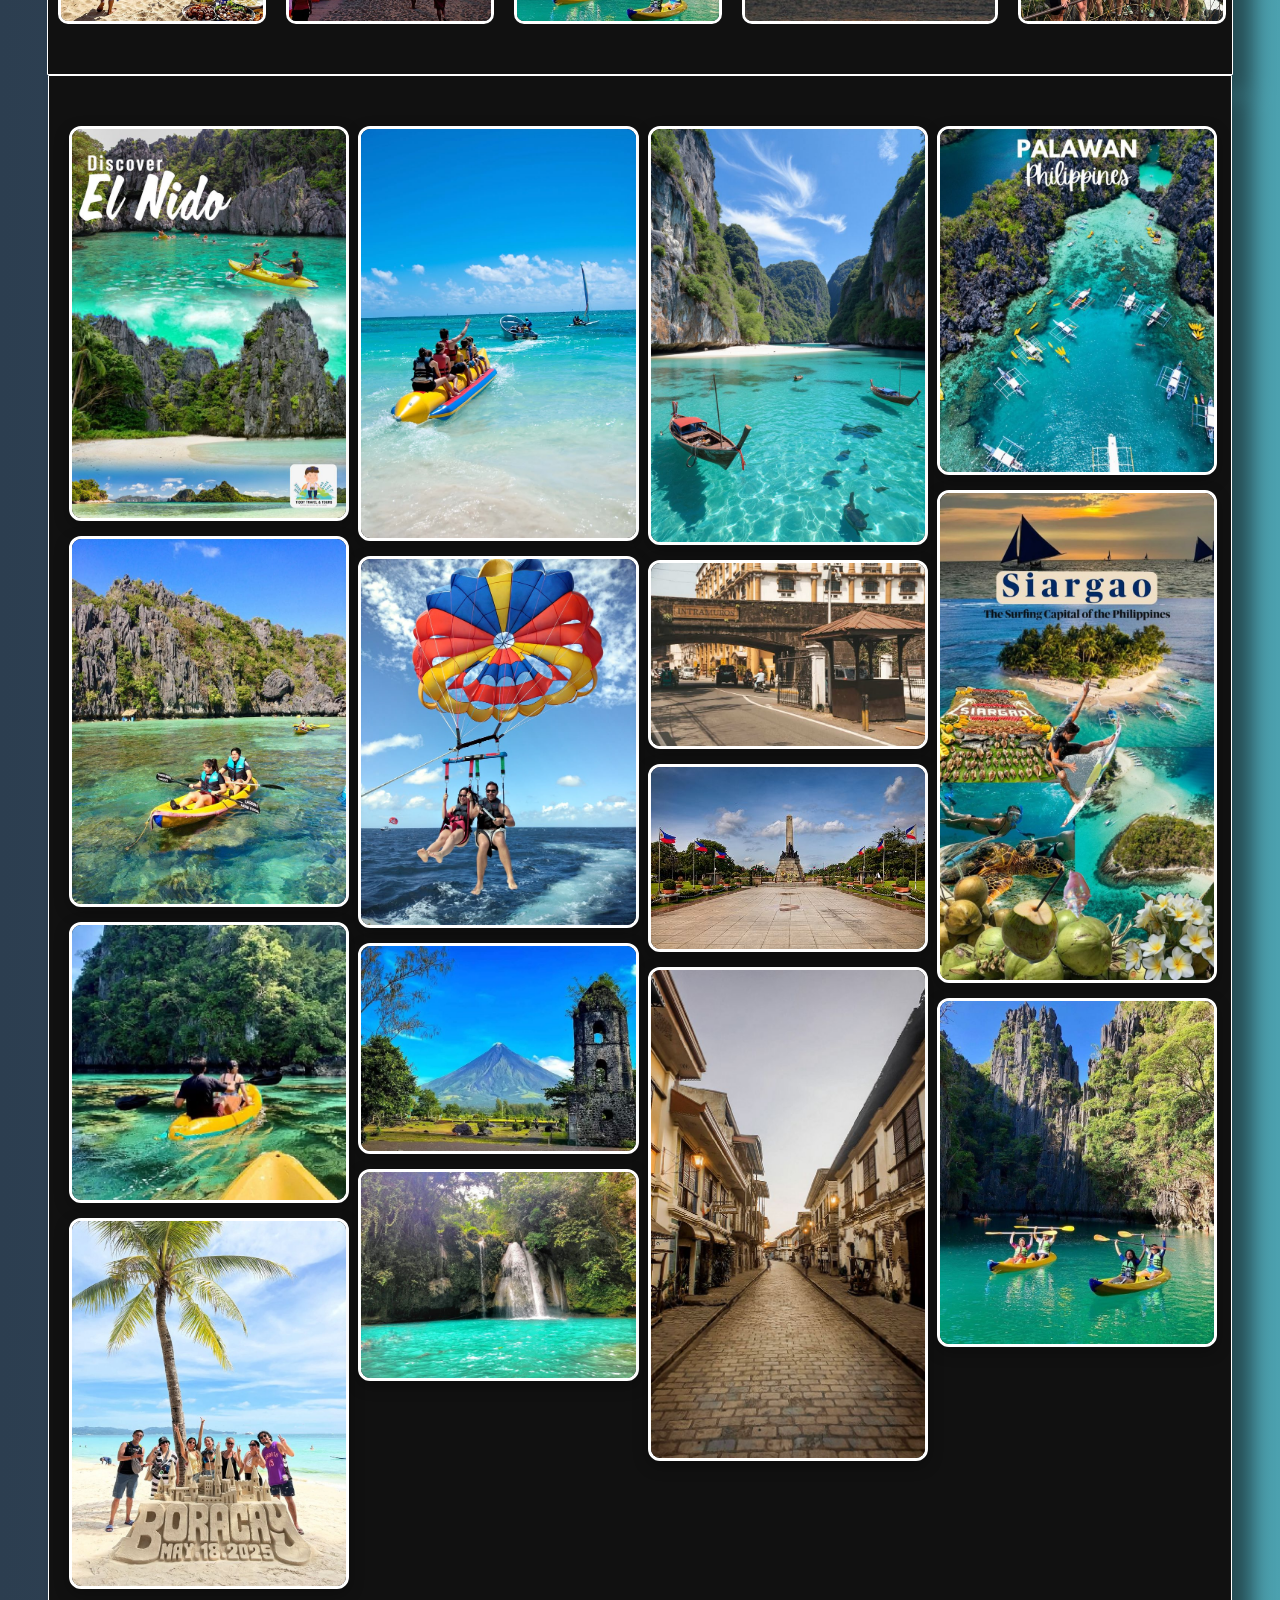
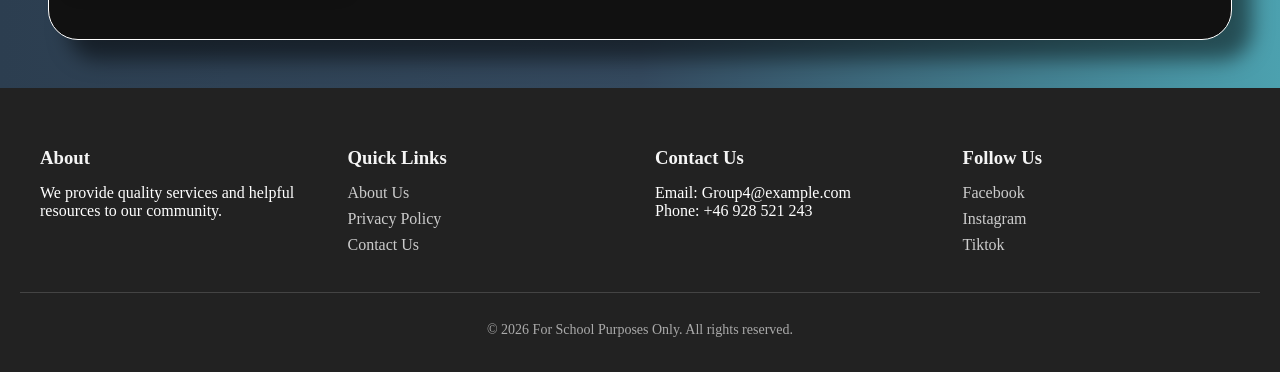
==== commit 7d673ccc: "Update fmt.Println message from 'Hello' to 'Goodbye'" ====
--- a/gallery.html
+++ b/gallery.html
@@ -722,7 +722,7 @@
                 <img src="Discover Your Perfect Filipino Adventure! 🌺.jpg" alt="">
                 <img src="download (48).jpg" alt="">
                 <img src="Sunset at Boracay island in the Philippines.jpg" alt="">
-                <img src="Palawan" alt="palawan img">
+                <img src="WERHAT~1.JPG" alt="">
 
                 
                 <img src="KawasanFalls.jpg" alt="">
